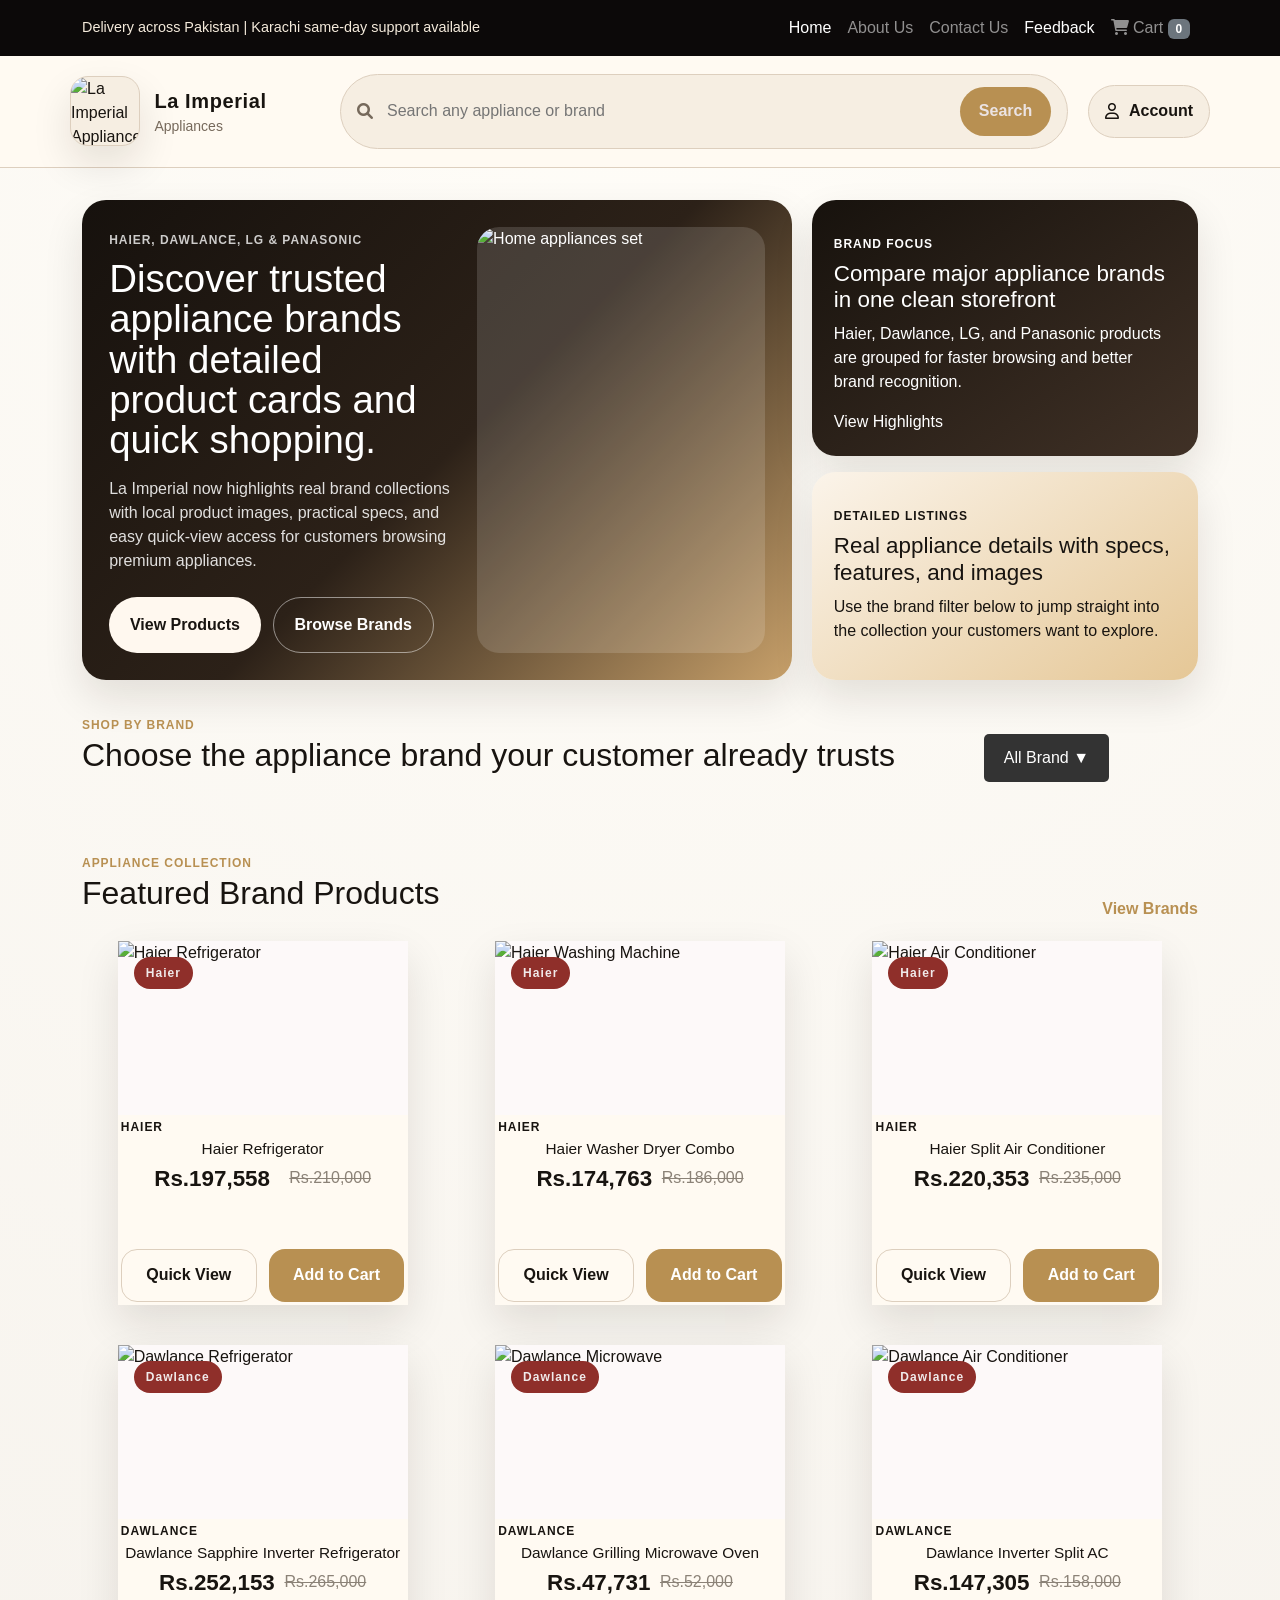
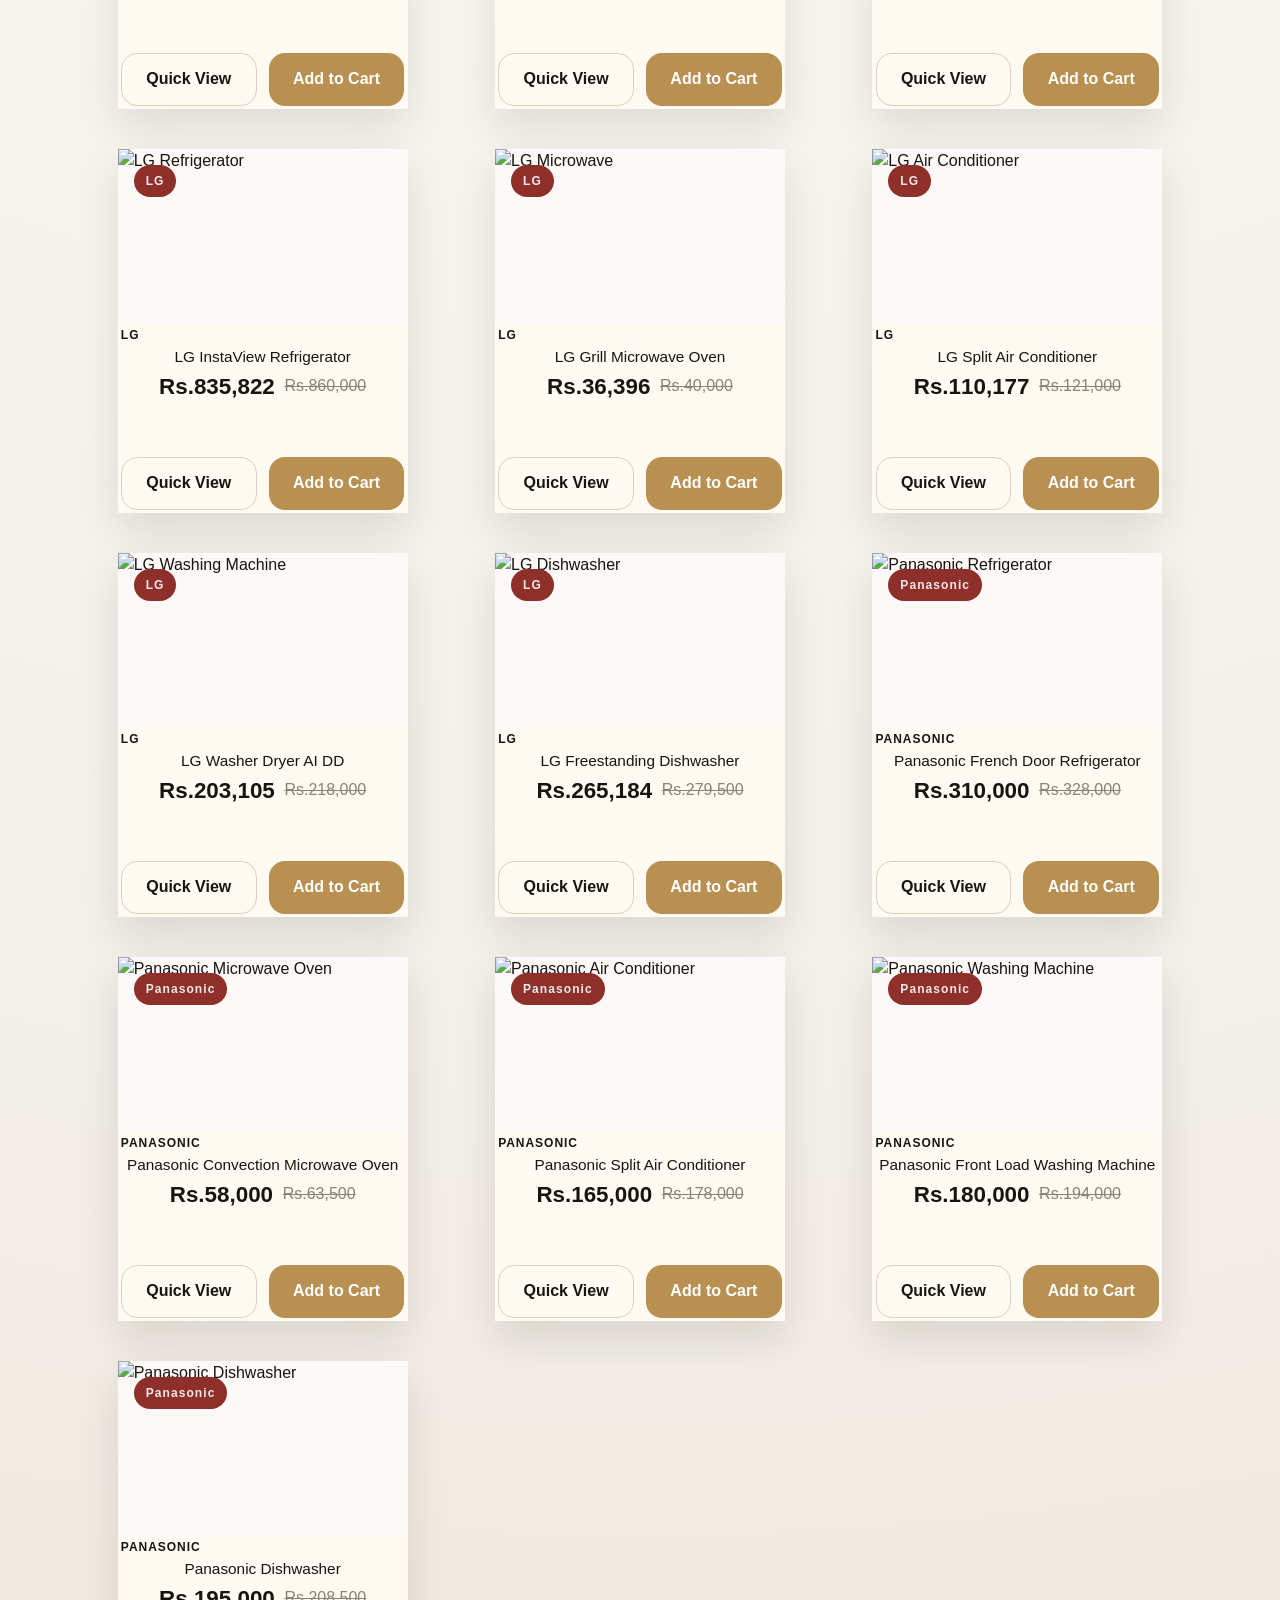
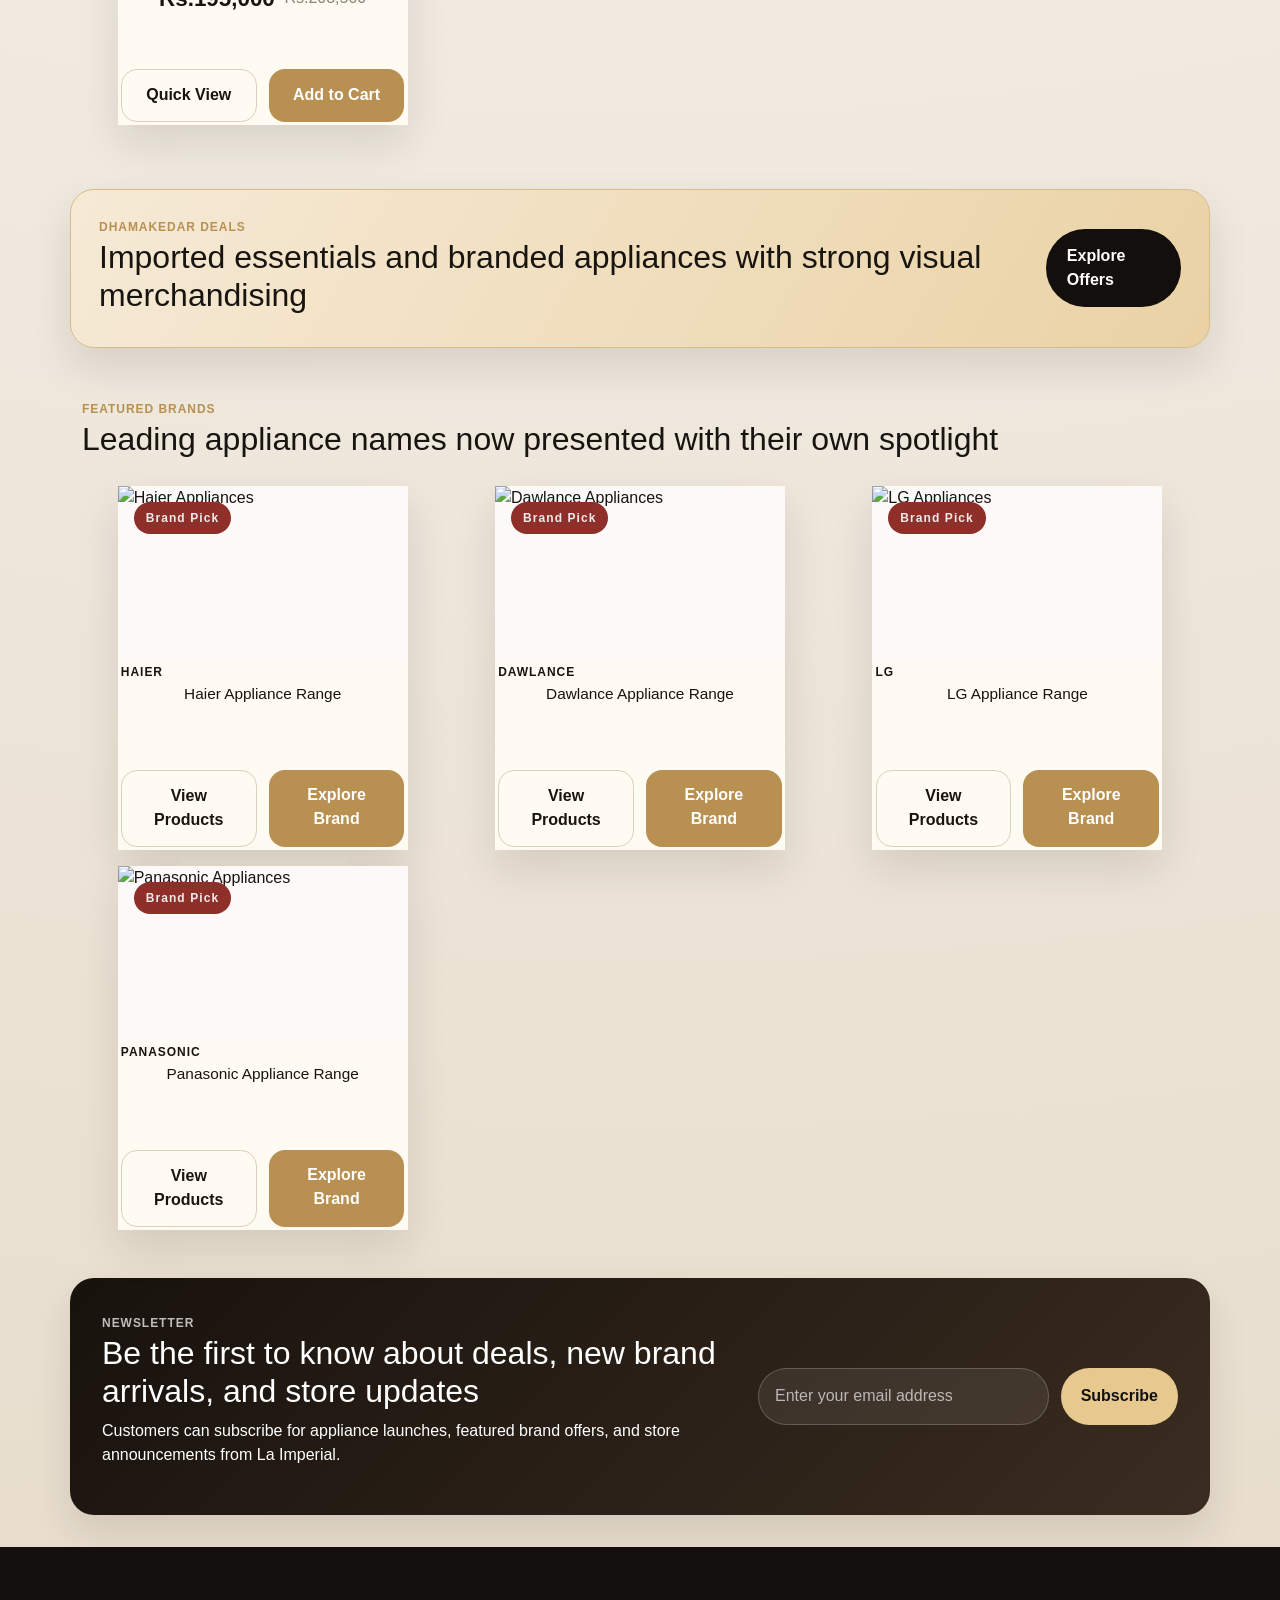
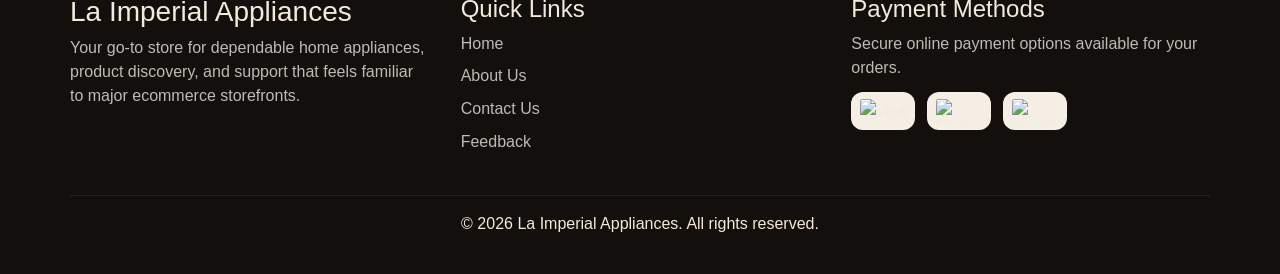
==== index.html @ 8ecdac5b "Add files via upload" ====
﻿<!DOCTYPE html>
<html lang="en">
<head>
    <meta charset="UTF-8">
    <meta name="viewport" content="width=device-width, initial-scale=1.0">
    <title>La Imperial Appliances - Home</title>
    <link href="https://cdn.jsdelivr.net/npm/bootstrap@5.3.0/dist/css/bootstrap.min.css" rel="stylesheet">
    <link rel="stylesheet" href="https://cdnjs.cloudflare.com/ajax/libs/font-awesome/6.0.0/css/all.min.css">
    <link rel="stylesheet" href="index.css">
</head>
<body>
    <nav class="navbar navbar-expand-lg navbar-dark bg-dark">
        <div class="container">
             <div class="topbar">Delivery across Pakistan | Karachi same-day support available</div>
                <div class="topbar-links">
            <button class="navbar-toggler" type="button" data-bs-toggle="collapse" data-bs-target="#navbarNav" aria-controls="navbarNav" aria-expanded="false" aria-label="Toggle navigation">
                <span class="navbar-toggler-icon"></span>
            </button>
            <div class="collapse navbar-collapse" id="navbarNav">
                <ul class="navbar-nav ms-auto">
                    <li class="nav-item">
                        <a class="nav-link active" href="index.html">Home</a>
                    </li>
                    <li class="nav-item">
                        <a class="nav-link" href="About us.html">About Us</a>
                    </li>
                    <li class="nav-item">
                        <a class="nav-link" href="contact us.html">Contact Us</a>
                    </li>
                    <li class="nav-item">
                        <a class="nav-link active" href="feedback.html">Feedback</a>
                    </li>
                    <li class="nav-item">
                        <a class="nav-link" href="#" data-bs-toggle="modal" data-bs-target="#cartModal">
                            <i class="fas fa-shopping-cart"></i> Cart <span id="cartCount" class="badge bg-secondary">0</span>
                        </a>
                    </li>
                </ul>
            </div>
        </div>
    </nav>
        </header>

        <section class="header-main">
            <div class="container header-grid">
                <a class="brand-lockup" href="index.html">
                    <span class="brand-mark">
                        <img src="logo.jpeg" alt="La Imperial Appliances logo">
                    </span>
                    <span class="brand-copy">
                        <strong>La Imperial</strong>
                        <small>Appliances</small>
                    </span>
                </a>

                <form class="header-search" role="search">
                    <label class="visually-hidden" for="searchBar">Search products</label>
                    <i class="fas fa-search"></i>
                    <input type="text" id="searchBar" class="search-input" placeholder="Search any appliance or brand">
                    <button type="button" class="search-button" id="searchButton">Search</button>
                </form>

                <div class="header-actions">
                    <a class="action-pill" href="contact us.html">
                        <i class="far fa-user"></i>
                        <span>Account</span>
                    </a>
                </div>
            </div>
        </section>

      

        <main>
            <section class="hero-section">
                <div class="container">
                    <div class="hero-grid">
                        <article class="hero-card hero-card-primary">
                            <div class="hero-copy">
                                <span class="eyebrow">Haier, Dawlance, LG & Panasonic</span>
                                <h1>Discover trusted appliance brands with detailed product cards and quick shopping.</h1>
                                <p>La Imperial now highlights real brand collections with local product images, practical specs, and easy quick-view access for customers browsing premium appliances.</p>
                                <div class="hero-actions">
                                    <a href="#products" class="hero-btn hero-btn-light">View Products</a>
                                    <a href="#brand-showcase" class="hero-btn hero-btn-outline">Browse Brands</a>
                                </div>
                            </div>
                            <div class="hero-media">
                                <img src="set-home-.webp" alt="Home appliances set">
                            </div>
                        </article>

                        <div class="hero-side">
                            <article class="promo-card promo-dark">
                                <span class="promo-tag">Brand Focus</span>
                                <h2>Compare major appliance brands in one clean storefront</h2>
                                <p>Haier, Dawlance, LG, and Panasonic products are grouped for faster browsing and better brand recognition.</p>
                                <a href="#brands">View Highlights</a>
                            </article>
                            <article class="promo-card promo-light">
                                <span class="promo-tag">Detailed Listings</span>
                                <h2>Real appliance details with specs, features, and images</h2>
                                <p>Use the brand filter below to jump straight into the collection your customers want to explore.</p>
                            </article>
                        </div>
                    </div>
                </div>
            </section>

            <section id="brand-showcase" class="category-showcase">
                <div class="container">
                    <div class="section-heading">
                        <div>
                            <span class="eyebrow">Shop by Brand</span>
                            <h2>Choose the appliance brand your customer already trusts</h2>
                        </div>
                       <div class="dropdown">
  <button onclick="toggleDropdown()" class="dropdown-btn">
    All Brand ▼
  </button>

  <div id="dropdownMenu" class="dropdown-content">
    <a href="haier.html" onclick="selectBrand('Haier')">Haier</a>
    <a href="dawlance.html" onclick="selectBrand('Dawlance')">Dawlance</a>
    <a href="lg.html" onclick="selectBrand('LG')">LG</a>
    <a href="panasonic.html" onclick="selectBrand('Panasonic')">Panasonic</a>
</div>
</div>
<p id="selectedBrand" style="margin-top:20px; font-weight:bold;"></p>
                    </div>
                </div>
            </section>

            <section id="products" class="products-section">
                <div class="container">
                    <div class="section-heading">
                        <div>
                            <span class="eyebrow">Appliance Collection</span>
                            <h2 id="productsSectionTitle">Featured Brand Products</h2>
                        </div>
                        <a class="view-all-link" href="#brands">View Brands</a>
                    </div>

                    <div class="products-grid">
                        <article class="product-card mb-4" data-category="haier" data-description="Haier French Door Refrigerator HRF-525MB offers twin inverter cooling, deodorizing freshness, and a roomy 468 litre storage layout for modern families." data-specs='["Model: HRF-525MB", "Capacity: 468 Litres", "Cooling: Twin Inverter Technology", "Finish: Gemstone Black"]' data-features='["Deo Fresh system", "Humidity control zone", "Multi Air Flow", "Automatic defrost"]'>
                            <div class="product-badge">Haier</div>
                            <img src="Haier Refrigerator.png" class="product-image" alt="Haier Refrigerator">
                            <div class="product-body">
                                <span class="product-category">Haier</span>
                                <h3 class="card-title">Haier Refrigerator</h3>
                                <div class="price-stack">
                                    <strong class="sale-price">Rs.197,558</strong><br>
                                    <span class="old-price">Rs.210,000</span>
                                </div>
                                <div class="product-actions">
                                    <button class="btn-outline view-details" data-product="Haier Refrigerator" data-price="197558" data-image="images/haierappliances/Haier Appliances/Haier Refrigerator.png">Quick View</button>
                                    <button class="btn-solid add-to-cart" data-product="Haier Refrigerator" data-price="197558">Add to Cart</button>
                                </div>
                            </div>
                        </article>

                        <article class="product-card mb-4" data-category="haier" data-description="Haier front load washer dryer HWD80-BP14636S combines 8 kg washing and 5 kg drying with a 1400 RPM spin speed and easy LED controls." data-specs='["Model: HWD80-BP14636S", "Wash Capacity: 8 kg", "Dry Capacity: 5 kg", "Spin Speed: 1400 RPM"]' data-features='["Washer dryer combo", "LED display", "Multiple wash options", "Durable build"]'>
                            <div class="product-badge">Haier</div>
                            <img src="Haier Washing Machine.png" class="product-image" alt="Haier Washing Machine">
                            <div class="product-body">
                                <span class="product-category">Haier</span>
                                <h3 class="card-title">Haier Washer Dryer Combo</h3>
                                <div class="price-stack">
                                    <strong class="sale-price">Rs.174,763</strong>
                                    <span class="old-price">Rs.186,000</span>
                                </div>
                                <div class="product-actions">
                                    <button class="btn-outline view-details" data-product="Haier Washer Dryer Combo" data-price="174763" data-image="images/haierappliances/Haier Appliances/Haier Washing Machine.png">Quick View</button>
                                    <button class="btn-solid add-to-cart" data-product="Haier Washer Dryer Combo" data-price="174763">Add to Cart</button>
                                </div>
                            </div>
                        </article>

                        <article class="product-card mb-4" data-category="haier" data-description="Haier split air conditioner HSU30LPA03 delivers heavy-duty cooling for large rooms with a 2.5 ton capacity, rotary compressor performance, and low-noise comfort." data-specs='["Model: HSU30LPA03", "Capacity: 2.5 Ton", "Cooling: 30,000 BTU/hr", "Refrigerant: R-410A"]' data-features='["Rotary compressor", "Sleep mode", "Air purification", "Low-noise operation"]'>
                            <div class="product-badge">Haier</div>
                            <img src="Haier Air Conditioner.png" class="product-image" alt="Haier Air Conditioner">
                            <div class="product-body">
                                <span class="product-category">Haier</span>
                                <h3 class="card-title">Haier Split Air Conditioner</h3>
                                <div class="price-stack">
                                    <strong class="sale-price">Rs.220,353</strong>
                                    <span class="old-price">Rs.235,000</span>
                                </div>
                                <div class="product-actions">
                                    <button class="btn-outline view-details" data-product="Haier Split Air Conditioner" data-price="220353" data-image="Haier Air Conditioner.png">Quick View</button>
                                    <button class="btn-solid add-to-cart" data-product="Haier Split Air Conditioner" data-price="220353">Add to Cart</button>
                                </div>
                            </div>
                        </article>

                        <article class="product-card mb-4" data-category="dawlance" data-description="Dawlance DFD 900 multi door sapphire inverter refrigerator delivers large family storage, glass door styling, and energy-saving inverter cooling." data-specs='["Model: DFD 900", "Capacity: 570-600 Litres", "Type: Multi Door Refrigerator", "Compressor: Rotary Inverter"]' data-features='["Glass door design", "Multi airflow system", "Automatic defrost", "Quick freeze function"]'>
                            <div class="product-badge">Dawlance</div>
                            <img src="Dawlance Refrigerator.png" class="product-image" alt="Dawlance Refrigerator">
                            <div class="product-body">
                                <span class="product-category">Dawlance</span>
                                <h3 class="card-title">Dawlance Sapphire Inverter Refrigerator</h3>
                                <div class="price-stack">
                                    <strong class="sale-price">Rs.252,153</strong>
                                    <span class="old-price">Rs.265,000</span>
                                </div>
                                <div class="product-actions">
                                    <button class="btn-outline view-details" data-product="Dawlance Sapphire Inverter Refrigerator" data-price="252153" data-image="images/dawlanceappliances/Dawlance Appliances/Dawlance Refrigerator.png">Quick View</button>
                                    <button class="btn-solid add-to-cart" data-product="Dawlance Sapphire Inverter Refrigerator" data-price="252153">Add to Cart</button>
                                </div>
                            </div>
                        </article>

                        <article class="product-card mb-4" data-category="dawlance" data-description="Dawlance DW-142-HZP grilling microwave oven combines microwave and grill cooking with digital controls and compact countertop convenience." data-specs='["Model: DW-142-HZP", "Capacity: 20 Liters", "Microwave Power: 800W", "Grill Power: 1000W"]' data-features='["Cook King menus", "Grill function", "5 power levels", "Digital timer display"]'>
                            <div class="product-badge">Dawlance</div>
                            <img src="Dawlance Microwave.png" class="product-image" alt="Dawlance Microwave">
                            <div class="product-body">
                                <span class="product-category">Dawlance</span>
                                <h3 class="card-title">Dawlance Grilling Microwave Oven</h3>
                                <div class="price-stack">
                                    <strong class="sale-price">Rs.47,731</strong>
                                    <span class="old-price">Rs.52,000</span>
                                </div>
                                <div class="product-actions">
                                    <button class="btn-outline view-details" data-product="Dawlance Grilling Microwave Oven" data-price="47731" data-image="images/dawlanceappliances/Dawlance Appliances/Dawlance Microwave.png">Quick View</button>
                                    <button class="btn-solid add-to-cart" data-product="Dawlance Grilling Microwave Oven" data-price="47731">Add to Cart</button>
                                </div>
                            </div>
                        </article>

                        <article class="product-card mb-4" data-category="dawlance" data-description="Dawlance Elegance X 1.5 ton inverter split AC is built for Pakistani summers with 4D airflow, low voltage operation, and efficient cooling for medium rooms." data-specs='["Model: Elegance X", "Capacity: 1.5 Ton", "Cooling: 18,000 BTU/hr", "Voltage Range: 160V-260V"]' data-features='["4D airflow", "Fast cooling mode", "Heat and cool", "Gold fin condenser"]'>
                            <div class="product-badge">Dawlance</div>
                            <img src="Dawlance Air Conditioner.png" class="product-image" alt="Dawlance Air Conditioner">
                            <div class="product-body">
                                <span class="product-category">Dawlance</span>
                                <h3 class="card-title">Dawlance Inverter Split AC</h3>
                                <div class="price-stack">
                                    <strong class="sale-price">Rs.147,305</strong>
                                    <span class="old-price">Rs.158,000</span>
                                </div>
                                <div class="product-actions">
                                    <button class="btn-outline view-details" data-product="Dawlance Inverter Split AC" data-price="147305" data-image="Dawlance Air Conditioner.png">Quick View</button>
                                    <button class="btn-solid add-to-cart" data-product="Dawlance Inverter Split AC" data-price="147305">Add to Cart</button>
                                </div>
                            </div>
                        </article>

                        

                        

                        <article class="product-card mb-4" data-category="lg" data-description="LG InstaView Door-in-Door refrigerator GR-X39FFCRB brings premium black glass styling, cleaner dispensing, and smart ThinQ connectivity." data-specs='["Model: GR-X39FFCRB", "Type: InstaView Refrigerator", "Finish: Essence Black Steel", "Smart Control: LG ThinQ"]' data-features='["InstaView Door-in-Door", "UVnano dispenser", "LINEARCooling", "Hygiene Fresh+"]'>
                            <div class="product-badge">LG</div>
                            <img src="LG Refrigerator.png" class="product-image" alt="LG Refrigerator">
                            <div class="product-body">
                                <span class="product-category">LG</span>
                                <h3 class="card-title">LG InstaView Refrigerator</h3>
                                <div class="price-stack">
                                    <strong class="sale-price">Rs.835,822</strong>
                                    <span class="old-price">Rs.860,000</span>
                                </div>
                                <div class="product-actions">
                                    <button class="btn-outline view-details" data-product="LG InstaView Refrigerator" data-price="835822" data-image="images/lgaappliances/LG Appliances/LG Refrigerator.png">Quick View</button>
                                    <button class="btn-solid add-to-cart" data-product="LG InstaView Refrigerator" data-price="835822">Add to Cart</button>
                                </div>
                            </div>
                        </article>

                        <article class="product-card mb-4" data-category="lg" data-description="LG Grill Microwave Oven MH8265DIS delivers smart inverter heating, even defrosting, and fast everyday cooking in a spacious 42 litre cavity." data-specs='["Model: MH8265DIS", "Capacity: 42 Litres", "Technology: Smart Inverter", "Cooking: Grill + Microwave"]' data-features='["Even heating", "Even defrosting", "Fast cooking", "Large capacity"]'>
                            <div class="product-badge">LG</div>
                            <img src="LG Microwave.png" class="product-image" alt="LG Microwave">
                            <div class="product-body">
                                <span class="product-category">LG</span>
                                <h3 class="card-title">LG Grill Microwave Oven</h3>
                                <div class="price-stack">
                                    <strong class="sale-price">Rs.36,396</strong>
                                    <span class="old-price">Rs.40,000</span>
                                </div>
                                <div class="product-actions">
                                    <button class="btn-outline view-details" data-product="LG Grill Microwave Oven" data-price="36396" data-image="images/lgaappliances/LG Appliances/LG Microwave.png">Quick View</button>
                                    <button class="btn-solid add-to-cart" data-product="LG Grill Microwave Oven" data-price="36396">Add to Cart</button>
                                </div>
                            </div>
                        </article>

                        <article class="product-card mb-4" data-category="lg" data-description="LG split air conditioner T18ZCA gives fast cooling, smart diagnosis, auto swing, and anti-corrosive protection in a 1.5 ton wall-mounted system." data-specs='["Model: T18ZCA", "Capacity: 1.5 Ton", "Controls: 24 hour timer", "Protection: Anti-corrosive coating"]' data-features='["Fast cooling", "Auto swing", "Smart diagnosis", "Auto restart"]'>
                            <div class="product-badge">LG</div>
                            <img src="LG Air Conditioner.png" class="product-image" alt="LG Air Conditioner">
                            <div class="product-body">
                                <span class="product-category">LG</span>
                                <h3 class="card-title">LG Split Air Conditioner</h3>
                                <div class="price-stack">
                                    <strong class="sale-price">Rs.110,177</strong>
                                    <span class="old-price">Rs.121,000</span>
                                </div>
                                <div class="product-actions">
                                    <button class="btn-outline view-details" data-product="LG Split Air Conditioner" data-price="110177" data-image="LG Air Conditioner.png">Quick View</button>
                                    <button class="btn-solid add-to-cart" data-product="LG Split Air Conditioner" data-price="110177">Add to Cart</button>
                                </div>
                            </div>
                        </article>

                        <article class="product-card mb-4" data-category="lg" data-description="LG front load washer dryer F15L9DGD combines a 13 kg washer, 8 kg dryer, AI DD fabric care, TurboWash, steam technology, and ThinQ connectivity." data-specs='["Model: F15L9DGD", "Wash Capacity: 13 kg", "Dry Capacity: 8 kg", "Smart Control: LG ThinQ"]' data-features='["AI DD fabric sensing", "TurboWash", "Steam care", "Smart diagnosis"]'>
                            <div class="product-badge">LG</div>
                            <img src="LG Washing Machine.png" class="product-image" alt="LG Washing Machine">
                            <div class="product-body">
                                <span class="product-category">LG</span>
                                <h3 class="card-title">LG Washer Dryer AI DD</h3>
                                <div class="price-stack">
                                    <strong class="sale-price">Rs.203,105</strong>
                                    <span class="old-price">Rs.218,000</span>
                                </div>
                                <div class="product-actions">
                                    <button class="btn-outline view-details" data-product="LG Washer Dryer AI DD" data-price="203105" data-image="LG Washing Machine.png">Quick View</button>
                                    <button class="btn-solid add-to-cart" data-product="LG Washer Dryer AI DD" data-price="203105">Add to Cart</button>
                                </div>
                            </div>
                        </article>

                        <article class="product-card mb-4" data-category="lg" data-description="LG freestanding dishwasher DFB325HM uses TrueSteam, QuadWash, EasyRack Plus, and Inverter Direct Drive performance for efficient premium dish care." data-specs='["Model: DFB325HM", "Type: Freestanding Dishwasher", "Drive: Inverter Direct Drive", "Smart Control: ThinQ"]' data-features='["TrueSteam", "QuadWash", "EasyRack Plus", "ThinQ support"]'>
                            <div class="product-badge">LG</div>
                            <img src="LG Dishwasher.png" class="product-image" alt="LG Dishwasher">
                            <div class="product-body">
                                <span class="product-category">LG</span>
                                <h3 class="card-title">LG Freestanding Dishwasher</h3>
                                <div class="price-stack">
                                    <strong class="sale-price">Rs.265,184</strong>
                                    <span class="old-price">Rs.279,500</span>
                                </div>
                                <div class="product-actions">
                                    <button class="btn-outline view-details" data-product="LG Freestanding Dishwasher" data-price="265184" data-image="LG Dishwasher.png">Quick View</button>
                                    <button class="btn-solid add-to-cart" data-product="LG Freestanding Dishwasher" data-price="265184">Add to Cart</button>
                                </div>
                            </div>
                        </article>
                        <!-- LG STOP -->

                        <article class="product-card mb-4" data-category="panasonic" data-description="Panasonic French Door Refrigerator NR-DZ600GTXN offers 600 litre storage, AI-controlled inverter cooling, and premium stainless styling." data-specs='["Model: NR-DZ600GTXN", "Capacity: 600 Litres", "Energy Use: 0.58 kWh/day", "Cooling: Panasonic Inverter with AI"]' data-features='["NanoHealth deodorizing", "Holiday mode", "Quick freeze", "Digital temperature control"]'>
                            <div class="product-badge">Panasonic</div>
                            <img src="Panasonic Refrigerator.png" class="product-image" alt="Panasonic Refrigerator">
                            <div class="product-body">
                                <span class="product-category">Panasonic</span>
                                <h3 class="card-title">Panasonic French Door Refrigerator</h3>
                                <div class="price-stack">
                                    <strong class="sale-price">Rs.310,000</strong>
                                    <span class="old-price">Rs.328,000</span>
                                </div>
                                <div class="product-actions">
                                    <button class="btn-outline view-details" data-product="Panasonic French Door Refrigerator" data-price="310000" data-image="images/panasonicappliances/Panasonic Appliances/Panasonic Refrigerator.png">Quick View</button>
                                    <button class="btn-solid add-to-cart" data-product="Panasonic French Door Refrigerator" data-price="310000">Add to Cart</button>
                                </div>
                            </div>
                        </article>

                        <article class="product-card mb-4" data-category="panasonic" data-description="Panasonic convection microwave NN-CT645MFSR combines microwave, convection, grill, and combination cooking with sensor support and a 27 litre capacity." data-specs='["Model: NN-CT645MFSR", "Capacity: 27 Liters", "Microwave Power: 1000W", "Convection Power: 2500W"]' data-features='["True convection", "10 auto cook menus", "Sensor cooking", "Multi-stage cooking"]'>
                            <div class="product-badge">Panasonic</div>
                            <img src="Panasonic Microwave Oven.png" class="product-image" alt="Panasonic Microwave Oven">
                            <div class="product-body">
                                <span class="product-category">Panasonic</span>
                                <h3 class="card-title">Panasonic Convection Microwave Oven</h3>
                                <div class="price-stack">
                                    <strong class="sale-price">Rs.58,000</strong>
                                    <span class="old-price">Rs.63,500</span>
                                </div>
                                <div class="product-actions">
                                    <button class="btn-outline view-details" data-product="Panasonic Convection Microwave Oven" data-price="58000" data-image="images/panasonicappliances/Panasonic Appliances/Panasonic Microwave Oven.png">Quick View</button>
                                    <button class="btn-solid add-to-cart" data-product="Panasonic Convection Microwave Oven" data-price="58000">Add to Cart</button>
                                </div>
                            </div>
                        </article>

                        <article class="product-card mb-4" data-category="panasonic" data-description="Panasonic split air conditioner CS-PS13UKF is a 1.5 ton inverter model with Eco Cool performance, R-32 refrigerant, and quiet room comfort." data-specs='["Model: CS-PS13UKF", "Capacity: 1.5 Ton", "Cooling: 18,000 BTU/hr", "Refrigerant: R-32"]' data-features='["Panasonic inverter", "Turbo cooling", "Blue fin condenser", "Whisper-quiet operation"]'>
                            <div class="product-badge">Panasonic</div>
                            <img src="Panasonic Airconditioner.png" class="product-image" alt="Panasonic Air Conditioner">
                            <div class="product-body">
                                <span class="product-category">Panasonic</span>
                                <h3 class="card-title">Panasonic Split Air Conditioner</h3>
                                <div class="price-stack">
                                    <strong class="sale-price">Rs.165,000</strong>
                                    <span class="old-price">Rs.178,000</span>
                                </div>
                                <div class="product-actions">
                                    <button class="btn-outline view-details" data-product="Panasonic Split Air Conditioner" data-price="165000" data-image="Panasonic Airconditioner.png">Quick View</button>
                                    <button class="btn-solid add-to-cart" data-product="Panasonic Split Air Conditioner" data-price="165000">Add to Cart</button>
                                </div>
                            </div>
                        </article>

                        <article class="product-card mb-4" data-category="panasonic" data-description="Panasonic front load washing machine NA-S70H1RRB offers a 7 kg capacity, DD inverter motor, nano-diamond drum, and efficient 39-minute rapid wash support." data-specs='["Model: NA-S70H1RRB", "Capacity: 7 kg", "Motor: DD Inverter", "Spin Speed: 1200 RPM"]' data-features='["Nano-diamond drum", "Eco wash", "Rapid wash 39 min", "Tub dry function"]'>
                            <div class="product-badge">Panasonic</div>
                            <img src="Panasonic Washing Machine.png" class="product-image" alt="Panasonic Washing Machine">
                            <div class="product-body">
                                <span class="product-category">Panasonic</span>
                                <h3 class="card-title">Panasonic Front Load Washing Machine</h3>
                                <div class="price-stack">
                                    <strong class="sale-price">Rs.180,000</strong>
                                    <span class="old-price">Rs.194,000</span>
                                </div>
                                <div class="product-actions">
                                    <button class="btn-outline view-details" data-product="Panasonic Front Load Washing Machine" data-price="180000" data-image="Panasonic Washing Machine.png">Quick View</button>
                                    <button class="btn-solid add-to-cart" data-product="Panasonic Front Load Washing Machine" data-price="180000">Add to Cart</button>
                                </div>
                            </div>
                        </article>

                        <article class="product-card mb-4" data-category="panasonic" data-description="Panasonic dishwasher DW-BFD12J supports 12 place settings, sensor drying, adjustable racks, and low-water dish cleaning in a quiet stainless-steel build." data-specs='["Model: DW-BFD12J", "Capacity: 12 Place Settings", "Water Use: 7 Liters per cycle", "Noise Level: 42 dB(A)"]' data-features='["5 auto programs", "Sensor dry", "Auto open drying", "Adjustable racks"]'>
                            <div class="product-badge">Panasonic</div>
                            <img src="Panasonic Dishwasher.png" class="product-image" alt="Panasonic Dishwasher">
                            <div class="product-body">
                                <span class="product-category">Panasonic</span>
                                <h3 class="card-title">Panasonic Dishwasher</h3>
                                <div class="price-stack">
                                    <strong class="sale-price">Rs.195,000</strong>
                                    <span class="old-price">Rs.208,500</span>
                                </div>
                                <div class="product-actions">
                                    <button class="btn-outline view-details" data-product="Panasonic Dishwasher" data-price="195000" data-image="Panasonic Dishwasher.png">Quick View</button>
                                    <button class="btn-solid add-to-cart" data-product="Panasonic Dishwasher" data-price="195000">Add to Cart</button>
                                </div>
                            </div>
                        </article>
                    </div>
                </div>
            </section>

            <section id="deals" class="deal-banner">
                <div class="container deal-banner-inner">
                    <div>
                        <span class="eyebrow">Dhamakedar Deals</span>
                        <h2>Imported essentials and branded appliances with strong visual merchandising</h2>
                    </div>
                    <a href="#products" class="hero-btn hero-btn-dark">Explore Offers</a>
                </div>
            </section>

            <section id="brands" class="brands-section">
                <div class="container">
                    <div class="section-heading">
                        <div>
                            <span class="eyebrow">Featured Brands</span>
                            <h2>Leading appliance names now presented with their own spotlight</h2>
                        </div>
                    </div>

                    <div class="brand-grid">
                        <article class="brand-card product-card" data-category="haier" data-description="Haier combines practical household appliances with strong cooling, washing, and kitchen options for everyday family use." data-specs='["Focus: Refrigeration", "Strength: Washer Dryer Range", "Style: Modern Finishes", "Support: Home appliance lineup"]' data-features='["Refrigerators", "Washers", "Dishwashers", "Microwaves"]'>
                            <div class="product-badge">Brand Pick</div>
                            <img src="all haier.jpg" class="product-image" alt="Haier Appliances">
                            <div class="product-body">
                                <span class="product-category">Haier</span>
                                <h3 class="card-title">Haier Appliance Range</h3>
                                <div class="product-actions">
                                    <a class="btn-outline" href="haier.html">View Products</a>
                                    <a class="btn-solid" href="haier.html">Explore Brand</a>
                                </div>
                            </div>
                        </article>

                        <article class="brand-card product-card" data-category="dawlance" data-description="Dawlance offers reliable refrigerators, microwaves, washers, and more with strong value for local households." data-specs='["Focus: Everyday Appliances", "Strength: Refrigeration", "Style: Practical Premium", "Support: High local familiarity"]' data-features='["Refrigerators", "Microwaves", "Washers", "Kitchen essentials"]'>
                            <div class="product-badge">Brand Pick</div>
                            <img src="all dawlance.jpg" class="product-image" alt="Dawlance Appliances">
                            <div class="product-body">
                                <span class="product-category">Dawlance</span>
                                <h3 class="card-title">Dawlance Appliance Range</h3>
                                <div class="product-actions">
                                    <a class="btn-outline" href="dawlance.html" >View Products</a>
                                    <a class="btn-solid" href="dawlance.html" >Explore Brand</a>
                                </div>
                            </div>
                        </article>

                        <article class="brand-card product-card" data-category="lg" data-description="LG stands out for smart, premium home appliances with Wi-Fi features, refined finishing, and advanced cooling and cooking technology." data-specs='["Focus: Smart Appliances", "Strength: Premium Refrigeration", "Technology: ThinQ", "Style: Modern luxury finish"]' data-features='["ThinQ connectivity", "InstaView refrigerators", "Microwaves", "Dishwashers"]'>
                            <div class="product-badge">Brand Pick</div>
                            <img src="ALL LG.webp" class="product-image" alt="LG Appliances">
                            <div class="product-body">
                                <span class="product-category">LG</span>
                                <h3 class="card-title">LG Appliance Range</h3>
                                <div class="product-actions">
                                    <a class="btn-outline" href="LG.html" >View Products</a>
                                    <a class="btn-solid" href="LG.html" >Explore Brand</a>
                                </div>
                            </div>
                        </article>

                        <article class="brand-card product-card" data-category="panasonic" data-description="Panasonic brings efficient refrigerators, microwaves, washers, and kitchen appliances with clean stainless design and dependable operation." data-specs='["Focus: Efficient Home Appliances", "Strength: Refrigeration & Kitchen", "Design: Stainless premium finish", "Value: Balanced performance"]' data-features='["French door refrigerators", "Convection microwaves", "Washers", "Dishwashers"]'>
                            <div class="product-badge">Brand Pick</div>
                            <img src="ALL PANASONIC.jpg" class="product-image" alt="Panasonic Appliances">
                            <div class="product-body">
                                <span class="product-category">Panasonic</span>
                                <h3 class="card-title">Panasonic Appliance Range</h3>
                                <div class="product-actions">
                                    <a class="btn-outline" href="panasonic.html">View Products</a>
                                    <a class="btn-solid" href="panasonic.html">Explore Brand</a>
                                </div>
                            </div>
                        </article>
                    </div>
                </div>
            </section>

            <section id="newsletter" class="newsletter-section">
                <div class="container newsletter-box">
                    <div>
                        <span class="eyebrow">Newsletter</span>
                        <h2>Be the first to know about deals, new brand arrivals, and store updates</h2>
                        <p>Customers can subscribe for appliance launches, featured brand offers, and store announcements from La Imperial.</p>
                    </div>
                    <form class="newsletter-form">
                        <input type="email" placeholder="Enter your email address">
                        <button type="button">Subscribe</button>
                    </form>
                </div>
            </section>
        </main>

        <footer class="site-footer">
            <div class="container footer-grid">
                <div>
                    <h3>La Imperial Appliances</h3>
                    <p>Your go-to store for dependable home appliances, product discovery, and support that feels familiar to major ecommerce storefronts.</p>
                </div>
                <div>
                    <h4>Quick Links</h4>
                    <a href="index.html">Home</a>
                    <a href="About us.html">About Us</a>
                    <a href="contact us.html">Contact Us</a>
                    <a href="feedback.html">Feedback</a>
                </div>
                <div>
                    <h4>Payment Methods</h4>
                    <p>Secure online payment options available for your orders.</p>
                    <div class="footer-payments">
                        <img src="Visa Logo.png" alt="Visa">
                        <img src="Mastercard Logo.png" alt="Mastercard">
                        <img src="Jazzcash Logo.png" alt="JazzCash">
                    </div>
                </div>
            </div>
            <div class="container footer-bottom">
                <p>&copy; 2026 La Imperial Appliances. All rights reserved.</p>
            </div>
        </footer>
    </div>

    <div class="modal fade" id="cartModal" tabindex="-1" aria-labelledby="cartModalLabel" aria-hidden="true">
        <div class="modal-dialog modal-lg">
            <div class="modal-content">
                <div class="modal-header">
                    <h5 class="modal-title" id="cartModalLabel">Shopping Cart</h5>
                    <button type="button" class="btn-close" data-bs-dismiss="modal" aria-label="Close"></button>
                </div>
                <div class="modal-body">
                    <div id="cartItems">
                        <p class="text-center">Your cart is empty</p>
                    </div>
                    <div id="cartTotal" class="mt-3 d-none">
                        <hr>
                        <div class="d-flex justify-content-between">
                            <strong>Total: Rs.<span id="totalAmount">0.00</span></strong>
                        </div>
                        <div class="payment-panel">
                            <div class="payment-heading">
                                <h6>Select Online Payment Method</h6>
                                <p>Choose Visa, Mastercard, or JazzCash before checkout.</p>
                            </div>
                            <div class="payment-methods">
                                <label class="payment-method">
                                    <input type="radio" name="paymentMethod" value="Visa" data-payment-type="card">
                                    <span class="payment-method-card">
                                        <img src="Visa Logo.png" alt="Visa">
                                        <strong>Visa</strong>
                                    </span>
                                </label>
                                <label class="payment-method">
                                    <input type="radio" name="paymentMethod" value="Mastercard" data-payment-type="card">
                                    <span class="payment-method-card">
                                        <img src="Mastercard Logo.png" alt="Mastercard">
                                        <strong>Mastercard</strong>
                                    </span>
                                </label>
                                <label class="payment-method">
                                    <input type="radio" name="paymentMethod" value="JazzCash" data-payment-type="wallet">
                                    <span class="payment-method-card">
                                        <img src="Jazzcash Logo.png" alt="JazzCash">
                                        <strong>JazzCash</strong>
                                    </span>
                                </label>
                            </div>

                            <div id="cardPaymentFields" class="payment-fields card border-0 bg-body-tertiary mt-3">
                                <div class="card-body">
                                    <div class="row g-3">
                                        <div class="col-md-6">
                                            <label for="cardName" class="form-label">Cardholder Name</label>
                                            <input type="text" class="form-control" id="cardName" placeholder="Enter cardholder name">
                                        </div>
                                        <div class="col-md-6">
                                            <label for="cardNumber" class="form-label">Card Number</label>
                                            <input type="text" class="form-control" id="cardNumber" placeholder="1234 5678 9012 3456" maxlength="19">
                                        </div>
                                        <div class="col-md-6">
                                            <label for="cardExpiry" class="form-label">Expiry Date</label>
                                            <input type="text" class="form-control" id="cardExpiry" placeholder="MM/YY" maxlength="5">
                                        </div>
                                        <div class="col-md-6">
                                            <label for="cardCvv" class="form-label">CVV</label>
                                            <input type="password" class="form-control" id="cardCvv" placeholder="123" maxlength="4">
                                        </div>
                                    </div>
                                </div>
                            </div>

                            <div id="walletPaymentFields" class="payment-fields card border-0 bg-body-tertiary mt-3 d-none">
                                <div class="card-body">
                                    <div class="row g-3">
                                        <div class="col-md-6">
                                            <label for="walletNumber" class="form-label">JazzCash Number</label>
                                            <input type="text" class="form-control" id="walletNumber" placeholder="03XX XXXXXXX" maxlength="11">
                                        </div>
                                        <div class="col-md-6">
                                            <label for="walletPin" class="form-label">Transaction PIN</label>
                                            <input type="password" class="form-control" id="walletPin" placeholder="Enter PIN" maxlength="6">
                                        </div>
                                    </div>
                                </div>
                            </div>

                            <div id="paymentMessage" class="alert d-none mt-3 mb-0" role="alert"></div>
                        </div>
                    </div>
                </div>
                <div class="modal-footer">
                    <button type="button" class="btn btn-secondary" data-bs-dismiss="modal">Continue Shopping</button>
                    <button type="button" class="btn btn-primary" id="checkoutBtn" disabled>Pay Now</button>
                </div>
            </div>
        </div>
    </div>

    <div class="modal fade" id="productModal" tabindex="-1" aria-labelledby="productModalLabel" aria-hidden="true">
        <div class="modal-dialog modal-lg">
            <div class="modal-content">
                <div class="modal-header">
                    <h5 class="modal-title" id="productModalLabel">Product Details</h5>
                    <button type="button" class="btn-close" data-bs-dismiss="modal" aria-label="Close"></button>
                </div>
                <div class="modal-body">
                    <div class="row g-4 align-items-start">
                        <div class="col-md-6">
                            <img id="productImage" src="" alt="" class="img-fluid rounded">
                        </div>
                        <div class="col-md-6">
                            <h4 id="productTitle"></h4>
                            <p class="h5 text-dark mb-3" id="productPrice"></p>
                            <p id="productDescription" class="mb-3"></p>
                            <h6>Specifications</h6>
                            <ul id="productSpecs" class="mb-3"></ul>
                            <h6>Key Features</h6>
                            <ul id="productFeatures"></ul>
                        </div>
                    </div>
                </div>
                <div class="modal-footer">
                    <button type="button" class="btn btn-secondary" data-bs-dismiss="modal">Close</button>
                    <button type="button" class="btn btn-dark" id="addToCartFromModal">Add to Cart</button>
                </div>
            </div>
        </div>
    </div>

    <script src="https://cdn.jsdelivr.net/npm/bootstrap@5.3.0/dist/js/bootstrap.bundle.min.js"></script>
    <script src="cart-storage.js"></script>
    <script src="index.js"></script>
</body>
</html>
---- index.css ----
:root {
    --bg: #f3efe9;
    --surface: #fffaf2;
    --surface-alt: #f6eee2;
    --text: #181410;
    --muted: #76695b;
    --line: #ddcfbe;
    --accent: #b89052;
    --accent-dark: #2b2118;
    --highlight: #e7c98f;
    --danger: #8f2f2a;
    --shadow: 0 18px 40px rgba(24, 18, 12, 0.11);
}

* {
    box-sizing: border-box;
}

html {
    scroll-behavior: smooth;
}

body {
    margin: 0;
    font-family: "Trebuchet MS", "Segoe UI", sans-serif;
    background: radial-gradient(circle at top, #fffdf8 0%, var(--bg) 52%, #e7dbc9 100%);
    color: var(--text);
}

a {
    color: inherit;
    text-decoration: none;
}

img {
    max-width: 100%;
    display: block;
}
.navbar {
    background-color: #0c0909 !important;
}


.topbar {
    color: #f4eadb;
    font-size: 0.9rem;
    
}

.topbar-inner,
.header-grid,
.category-strip-inner,
.deal-banner-inner,
.footer-grid,
.footer-bottom,
.section-heading,
.newsletter-box,
.hero-grid {
    display: flex;
}

.topbar-inner {
    justify-content: space-between;
    align-items: center;
    gap: 1rem;
    padding: 0.75rem 0;
}

.topbar-links {
    display: flex;
    flex-wrap: wrap;
    gap: 1rem;
}

.is-active,
.is-current {
    color: var(--highlight);
}

.header-main {
    background: var(--surface);
    border-bottom: 1px solid var(--line);
}

.header-grid {
    align-items: center;
    gap: 1.25rem;
    padding: 1.1rem 0;
}

.brand-lockup {
    display: flex;
    align-items: center;
    gap: 0.9rem;
    min-width: 250px;
}

.brand-mark {
    width: 70px;
    height: 70px;
    border-radius: 18px;
    overflow: hidden;
    background: var(--surface-alt);
    border: 1px solid var(--line);
    box-shadow: var(--shadow);
}

.brand-mark img {
    width: 100%;
    height: 100%;
    object-fit: cover;
}

.brand-copy {
    display: flex;
    flex-direction: column;
}

.brand-copy strong {
    font-size: 1.25rem;
    letter-spacing: 0.03em;
}

.brand-copy small {
    color: var(--muted);
}

.header-search {
    flex: 1;
    display: flex;
    align-items: center;
    gap: 0.75rem;
    padding: 0.75rem 1rem;
    background: var(--surface-alt);
    border: 1px solid var(--line);
    border-radius: 999px;
}

.header-search i {
    color: var(--muted);
}

.search-input {
    flex: 1;
    border: 0;
    background: transparent;
    outline: 0;
    color: var(--text);
    min-width: 0;
}

.search-button,
.btn-solid,
.btn-outline,
.hero-btn,
.newsletter-form button {
    border: 0;
    cursor: pointer;
    transition: transform 0.2s ease, background-color 0.2s ease, color 0.2s ease;
}

.search-button {
    padding: 0.8rem 1.2rem;
    border-radius: 999px;
    background: var(--accent);
    color: #ebe3e3;
    font-weight: 700;
}

.header-actions {
    display: flex;
    gap: 0.75rem;
}

.action-pill {
    display: inline-flex;
    align-items: center;
    gap: 0.6rem;
    padding: 0.85rem 1rem;
    border: 1px solid var(--line);
    border-radius: 999px;
    background: var(--surface-alt);
    font-weight: 700;
}

.cart-pill strong {
    display: inline-flex;
    align-items: center;
    justify-content: center;
    min-width: 28px;
    height: 28px;
    padding: 0 0.45rem;
    border-radius: 999px;
    background: var(--text);
    color: #fff;
}

.category-strip {
    background: #fff;
    border-bottom: 1px solid var(--line);
}

.category-strip-inner {
    gap: 1rem;
    overflow-x: auto;
    padding: 0.95rem 0;
}

.category-strip-inner a {
    white-space: nowrap;
    font-size: 0.92rem;
    font-weight: 700;
    text-transform: uppercase;
    letter-spacing: 0.04em;
    color: var(--muted);
}

.hero-section {
    padding: 2rem 0 1rem;
}

.hero-grid {
    gap: 1.25rem;
    align-items: stretch;
}

.hero-card,
.promo-card,
.category-card,
.product-card,
.newsletter-box,
.deal-banner-inner {
    border-radius: 24px;
    box-shadow: var(--shadow);
}

.hero-card-primary {
    flex: 1.7;
    display: grid;
    grid-template-columns: 1.1fr 0.9fr;
    gap: 1rem;
    padding: 1.7rem;
    background: linear-gradient(135deg, #16110d 0%, #2c2118 52%, #c7a06a 100%);
    color: #fff;
}

.hero-copy h1 {
    margin: 0.5rem 0 1rem;
    font-size: clamp(2rem, 3vw, 3.5rem);
    line-height: 1.05;
}

.hero-copy p {
    max-width: 560px;
    color: rgba(255, 255, 255, 0.86);
}

.hero-media img {
    width: 100%;
    height: 100%;
    object-fit: cover;
    border-radius: 22px;
    background: rgba(255, 255, 255, 0.14);
}

.hero-actions {
    display: flex;
    flex-wrap: wrap;
    gap: 0.75rem;
    margin-top: 1.5rem;
}

.hero-btn {
    display: inline-flex;
    align-items: center;
    justify-content: center;
    padding: 0.95rem 1.3rem;
    border-radius: 999px;
    font-weight: 700;
}

.hero-btn-light {
    background: #fff8ef;
    color: var(--text);
}

.hero-btn-outline {
    border: 1px solid rgba(255, 255, 255, 0.5);
    color: #fff;
}

.hero-btn-dark {
    background: #120f0c;
    color: #fff;
}

.hero-side {
    flex: 1;
    display: grid;
    gap: 1rem;
}

.promo-card {
    min-height: 195px;
    padding: 1.35rem;
    display: flex;
    flex-direction: column;
    justify-content: flex-end;
}

.promo-card h2 {
    font-size: 1.4rem;
    margin: 0.5rem 0;
}

.promo-dark {
    background: linear-gradient(145deg, #17120d, #403126);
    color: #fff;
}

.promo-light {
    background: linear-gradient(145deg, #fbf4ea, #e5c796);
}

.promo-card p,
.promo-card a {
    color: inherit;
}

.promo-tag,
.eyebrow,
.product-category {
    display: inline-flex;
    align-items: center;
    gap: 0.4rem;
    text-transform: uppercase;
    letter-spacing: 0.08em;
    font-size: 0.75rem;
    font-weight: 800;
}

.eyebrow {
    color: var(--accent);
}

.hero-card-primary .eyebrow {
    color: rgba(255, 255, 255, 0.78);
}

.category-showcase,
.products-section,
.brands-section,
.newsletter-section {
    padding: 1rem 0 2rem;
}

.section-heading {
    justify-content: space-between;
    align-items: end;
    gap: 1rem;
    margin-bottom: 1.25rem;
}

.dropdown {
    position: relative;
    display: inline-block;
}

.products-section .dropdown {
    display: flex;
    justify-content: flex-end;
    width: 100%;
    margin-bottom: 1rem;
}

.products-section .dropdown-menu {
    right: 0;
    left: auto;
}

.dropdown-btn {
    padding: 12px 20px;
    background-color: #333;
    color: white;
    border: none;
    cursor: pointer;
    font-size: 16px;
    border-radius: 5px;
}

.dropdown-content {
    display: none;
    position: absolute;
    background-color: #f1f1f1;
    min-width: 180px;
    box-shadow: 0px 8px 16px rgba(0,0,0,0.2);
    border-radius: 5px;
    overflow: hidden;
    z-index: 1;
}

.dropdown-content a {
    color: black;
    padding: 12px 16px;
    text-decoration: none;
    display: block;
    transition: 0.3s;
}

.dropdown-content a:hover {
    background-color: #903030;
}

.show {
    display: block;
}
.download-section {
    text-align: center; /* Right side */
    margin: 20px;
}

.download-btn {
    background-color: #003366;
    color: white;
    padding: 12px 20px;
    text-decoration: none;
    border-radius: 6px;
    font-size: 9px;
    transition: 0.3s;
}

.download-btn:hover {
    background-color: #0056b3;
    color: white;
}

.category-cards {
    display: grid;
    grid-template-columns: repeat(4, minmax(0, 1fr));
    gap: 1rem;
}

.category-card {
    padding: 1.1rem;
    background: linear-gradient(180deg, #fffaf2 0%, #f4eadc 100%);
    border: 1px solid var(--line);
    display: flex;
    flex-direction: column;
    gap: 0.5rem;
}

.category-card strong {
    font-size: 0.98rem;
}

.category-card small {
    color: var(--muted);
}

.category-icon {
    width: 46px;
    height: 46px;
    border-radius: 16px;
    display: inline-flex;
    align-items: center;
    justify-content: center;
    background: var(--accent-dark);
    color: #fff;
    font-size: 1.15rem;
}

.products-grid,
.brand-grid {
    display: grid;
    grid-template-columns: repeat(3, minmax(0, 1fr));
    gap: 1rem;
}

.product-card {
    position: relative;
    overflow: hidden;
    background: var(--surface);
    border: 1px;
    border-radius: 0;
    transition: transform 0.22s ease, box-shadow 0.22s ease, opacity 0.22s ease;
    width: 290px;
    max-width: 300px;
    justify-self: center;
}

.product-card:hover,
.category-card:hover,
.action-pill:hover,
.hero-btn:hover,
.search-button:hover,
.newsletter-form button:hover {
    transform: translateY(-4px);
}
/* card sizing */

.product-image {
    width: 100%;
    aspect-ratio: 2 / 1.2;
    object-fit: contain;
    background: #fdf9f9;
}

.product-body {
    display: flex;
    flex-direction: column;
    gap: 0.22rem;
    padding: 0.2rem;
    min-height: 190px;
    text-align: center;
}

.card-title {
    margin: 0;
    font-size: 0.96rem;
}

.card-text {
    display: flex;
    align-items: center;
    margin: 0;
    color: var(--muted);
    min-height: 34px;
    font-size: 0.80rem;
}
/* ends */

.product-badge {
    position: absolute;
    top: 1rem;
    left: 1rem;
    z-index: 1;
    padding: 0.45rem 0.75rem;
    border-radius: 999px;
    background: var(--danger);
    color: #f0eaea;
    font-size: 0.75rem;
    font-weight: 800;
    letter-spacing: 0.09em;
}

.price-stack {
    display: flex;
    flex-wrap: wrap;
    align-items: center;
    justify-content: center;
    gap: 0.6rem;
}

.sale-price {
    font-size: 1.4rem;
    text-align: center;
}

.old-price {
    color: #8b8277;
    text-decoration: line-through;
}

.product-actions {
    display: grid;
    grid-template-columns: 1fr 1fr;
    gap: 0.75rem;
    margin-top: auto;
}

.btn-solid,
.btn-outline {
    width: 100%;
    padding: 0.85rem 0.9rem;
    border-radius: 16px;
    font-weight: 700;
}

.btn-solid {
    background: var(--accent);
    color: #fff;
}

.btn-outline {
    background: transparent;
    color: var(--text);
    border: 1px solid var(--line);
}

.view-all-link {
    font-weight: 700;
    color: var(--accent);
}

.deal-banner {
    padding: 0.5rem 0 2rem;
}

.deal-banner-inner {
    justify-content: space-between;
    align-items: center;
    gap: 1rem;
    padding: 1.5rem 1.75rem;
    background: linear-gradient(120deg, #f6ead6, #ead2a5);
    border: 1px solid #d8bb88;
}

.newsletter-box {
    justify-content: space-between;
    align-items: center;
    gap: 1.2rem;
    padding: 2rem;
    background: linear-gradient(135deg, #18120d, #3a2c20);
    color: #fff;
}

.newsletter-box .eyebrow {
    color: rgba(255, 255, 255, 0.72);
}

.newsletter-form {
    min-width: min(100%, 420px);
    display: flex;
    gap: 0.75rem;
}

.newsletter-form input {
    flex: 1;
    min-width: 0;
    border: 1px solid rgba(255, 255, 255, 0.2);
    border-radius: 999px;
    padding: 0.95rem 1rem;
    background: rgba(255, 255, 255, 0.08);
    color: #fff;
    outline: 0;
}

.newsletter-form input::placeholder {
    color: rgba(255, 255, 255, 0.65);
}

.newsletter-form button {
    padding: 0.95rem 1.25rem;
    border-radius: 999px;
    background: var(--highlight);
    color: #111;
    font-weight: 800;
}

.site-footer {
    padding-top: 1rem;
    background: #120f0c;
    color: #f4eadb;
}

.footer-grid {
    justify-content: space-between;
    gap: 2rem;
    padding: 2rem 0;
}

.footer-grid > div {
    flex: 1;
}

.footer-grid h3,
.footer-grid h4 {
    margin-top: 0;
}

.footer-grid a,
.footer-grid p {
    display: block;
    color: rgba(240, 235, 229, 0.78);
    margin-bottom: 0.55rem;
}

.footer-payments {
    display: flex;
    flex-wrap: wrap;
    align-items: center;
    gap: 0.75rem;
    margin-top: 0.8rem;
}

.footer-payments img {
    width: 64px;
    height: 38px;
    object-fit: contain;
    padding: 0.35rem 0.45rem;
    border-radius: 12px;
    background: rgba(255, 248, 239, 0.96);
    border: 1px solid rgba(255, 255, 255, 0.12);
}

.footer-bottom {
    justify-content: center;
    padding: 1rem 0 1.4rem;
    border-top: 1px solid rgba(255, 255, 255, 0.08);
}

.modal-content {
    border: 0;
    border-radius: 24px;
}

#cartItems .cart-item {
    display: flex;
    justify-content: space-between;
    align-items: center;
    gap: 1rem;
    padding: 1rem;
    border: 1px solid var(--line);
    border-radius: 18px;
    margin-bottom: 0.85rem;
}

#cartItems .cart-item-controls {
    display: flex;
    align-items: center;
    gap: 0.5rem;
    flex-wrap: wrap;
}

#cartItems .btn-sm {
    border-radius: 999px;
}

.payment-panel {
    margin-top: 1rem;
    padding-top: 1rem;
}

.payment-heading h6 {
    margin: 0 0 0.35rem;
    font-weight: 800;
}

.payment-heading p {
    margin: 0 0 0.9rem;
    color: var(--muted);
    font-size: 0.95rem;
}

.payment-methods {
    display: grid;
    grid-template-columns: repeat(3, minmax(0, 1fr));
    gap: 0.85rem;
}

.payment-method input {
    position: absolute;
    opacity: 0;
    pointer-events: none;
}

.payment-method-card {
    display: flex;
    flex-direction: column;
    align-items: center;
    justify-content: center;
    gap: 0.65rem;
    min-height: 108px;
    padding: 1rem 0.9rem;
    border: 1px solid var(--line);
    border-radius: 20px;
    background: linear-gradient(180deg, #fffaf2 0%, #f1e3cf 100%);
    cursor: pointer;
    transition: border-color 0.2s ease, box-shadow 0.2s ease, transform 0.2s ease;
}

.payment-method-card img {
    width: 72px;
    height: 40px;
    object-fit: contain;
}

.payment-method input:checked + .payment-method-card {
    border-color: var(--accent);
    box-shadow: 0 0 0 4px rgba(184, 144, 82, 0.16);
    transform: translateY(-2px);
}

@media (max-width: 1199px) {
    .hero-grid,
    .newsletter-box,
    .footer-grid,
    .header-grid {
        flex-direction: column;
        align-items: stretch;
    }

    .hero-card-primary {
        grid-template-columns: 1fr;
    }

    .category-cards,
    .products-grid,
    .brand-grid,
    .payment-methods {
        grid-template-columns: repeat(2, minmax(0, 1fr));
    }

    .header-actions {
        justify-content: flex-end;
    }

    .filter-bar {
        width: 100%;
        justify-content: space-between;
    }
}

@media (max-width: 767px) {
    .topbar-inner,
    .section-heading,
    .deal-banner-inner,
    .newsletter-box {
        flex-direction: column;
        align-items: flex-start;
    }

    .header-search,
    .newsletter-form,
    .product-actions,
    .category-cards,
    .products-grid,
    .brand-grid {
        width: 100%;
    }

    .header-search {
        flex-wrap: wrap;
        border-radius: 18px;
    }

    .search-input {
        width: 100%;
    }

    .search-button {
        width: 100%;
    }

    .category-cards,
    .products-grid,
    .brand-grid,
    .payment-methods {
        grid-template-columns: 1fr;
    }

    .product-actions {
        grid-template-columns: 1fr;
    }

    .brand-lockup {
        min-width: 0;
    }

    .brand-mark {
        width: 56px;
        height: 56px;
    }

    .header-actions {
        width: 100%;
        justify-content: stretch;
        flex-wrap: wrap;
    }

    .action-pill {
        flex: 1;
        justify-content: center;
    }

    .newsletter-form {
        flex-direction: column;
    }

    .hero-actions {
        width: 100%;
    }

    .hero-btn {
        width: 100%;
    }

    .filter-bar {
        width: 100%;
        flex-wrap: wrap;
        border-radius: 16px;
    }

    .hero-card-primary,
    .promo-card,
    .category-card,
    .newsletter-box,
    .deal-banner-inner {
        border-radius: 22px;
    }

    .product-card {
        max-width: 100%;
        border-radius: 0;
    }
}

@media (max-width: 575px) {
    .topbar-links {
        gap: 0.6rem;
    }

    .topbar-note {
        font-size: 0.82rem;
    }

    .hero-section {
        padding-top: 1.25rem;
    }

    .hero-card-primary {
        padding: 1.2rem;
    }

    .hero-copy h1 {
        font-size: clamp(1.5rem, 7.2vw, 2rem);
    }

    .promo-card h2 {
        font-size: 1.15rem;
    }

    .deal-banner-inner,
    .newsletter-box {
        padding: 1.2rem;
    }
}
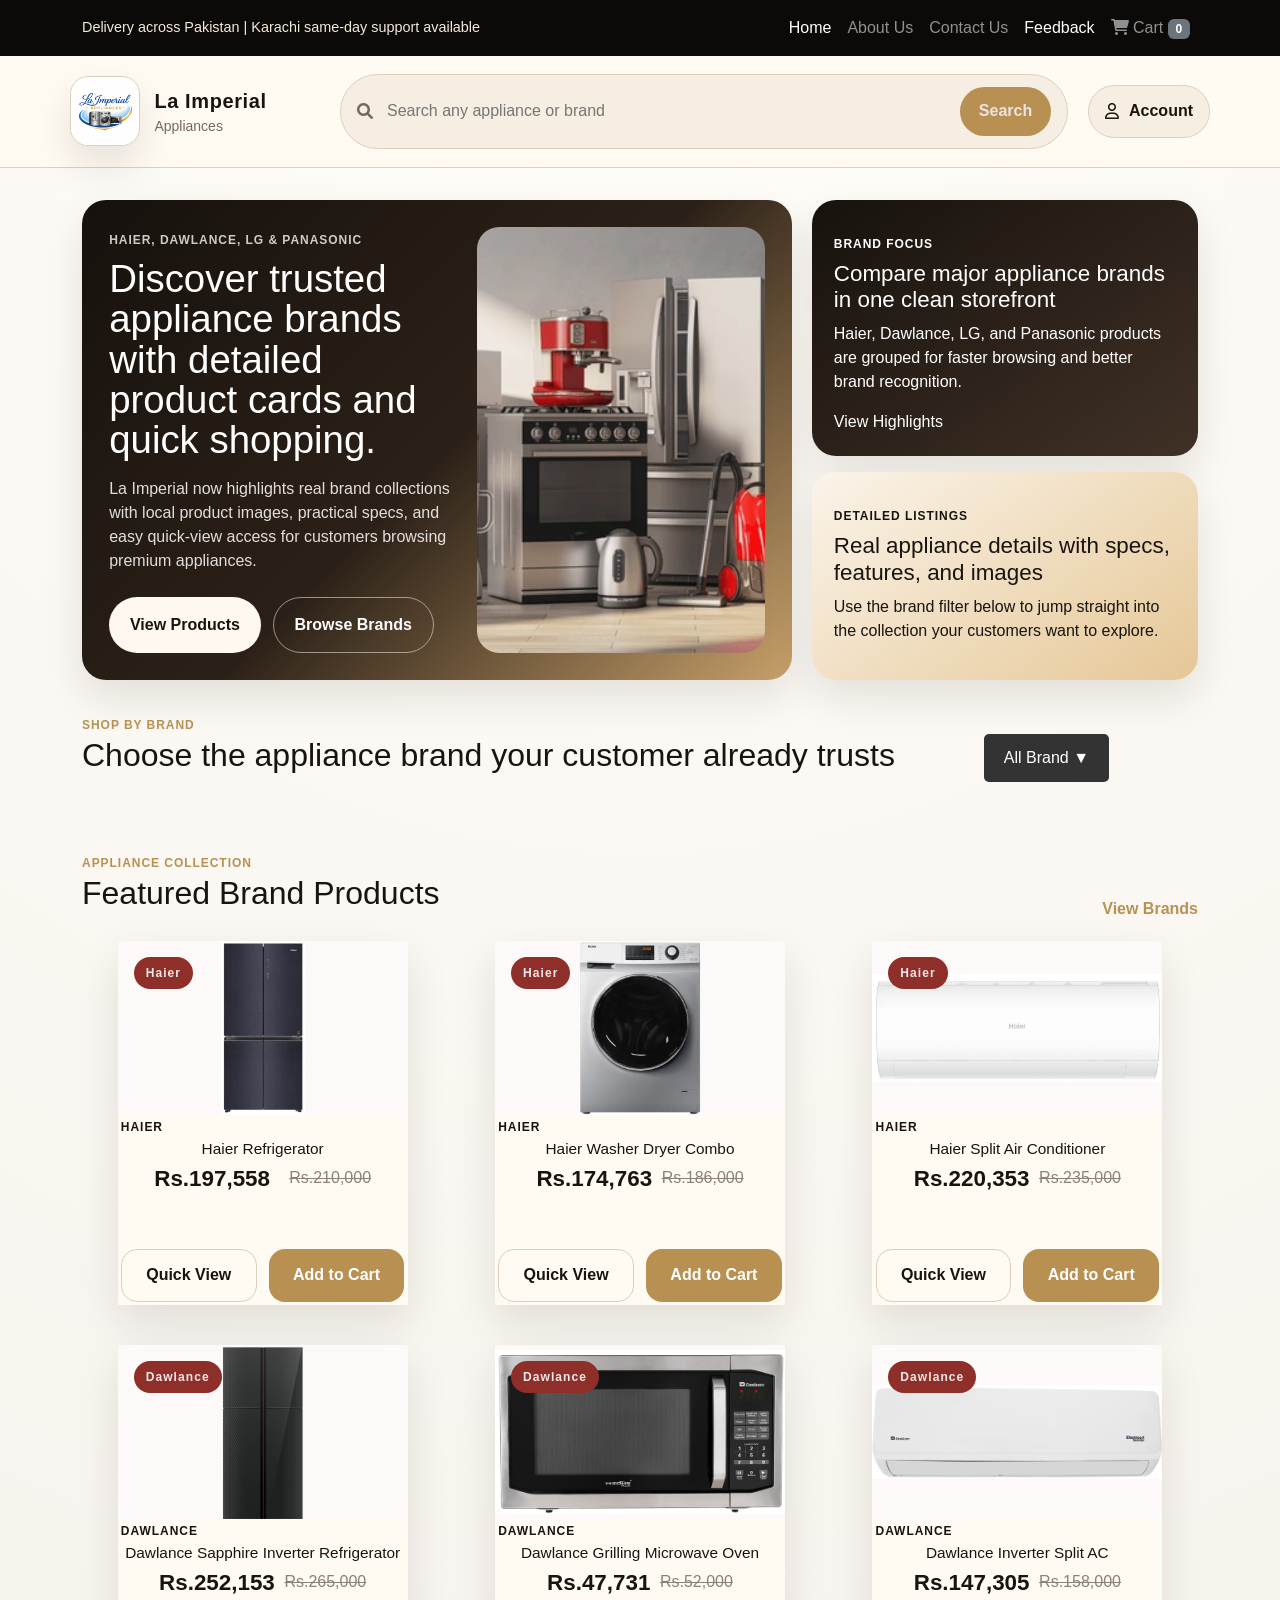
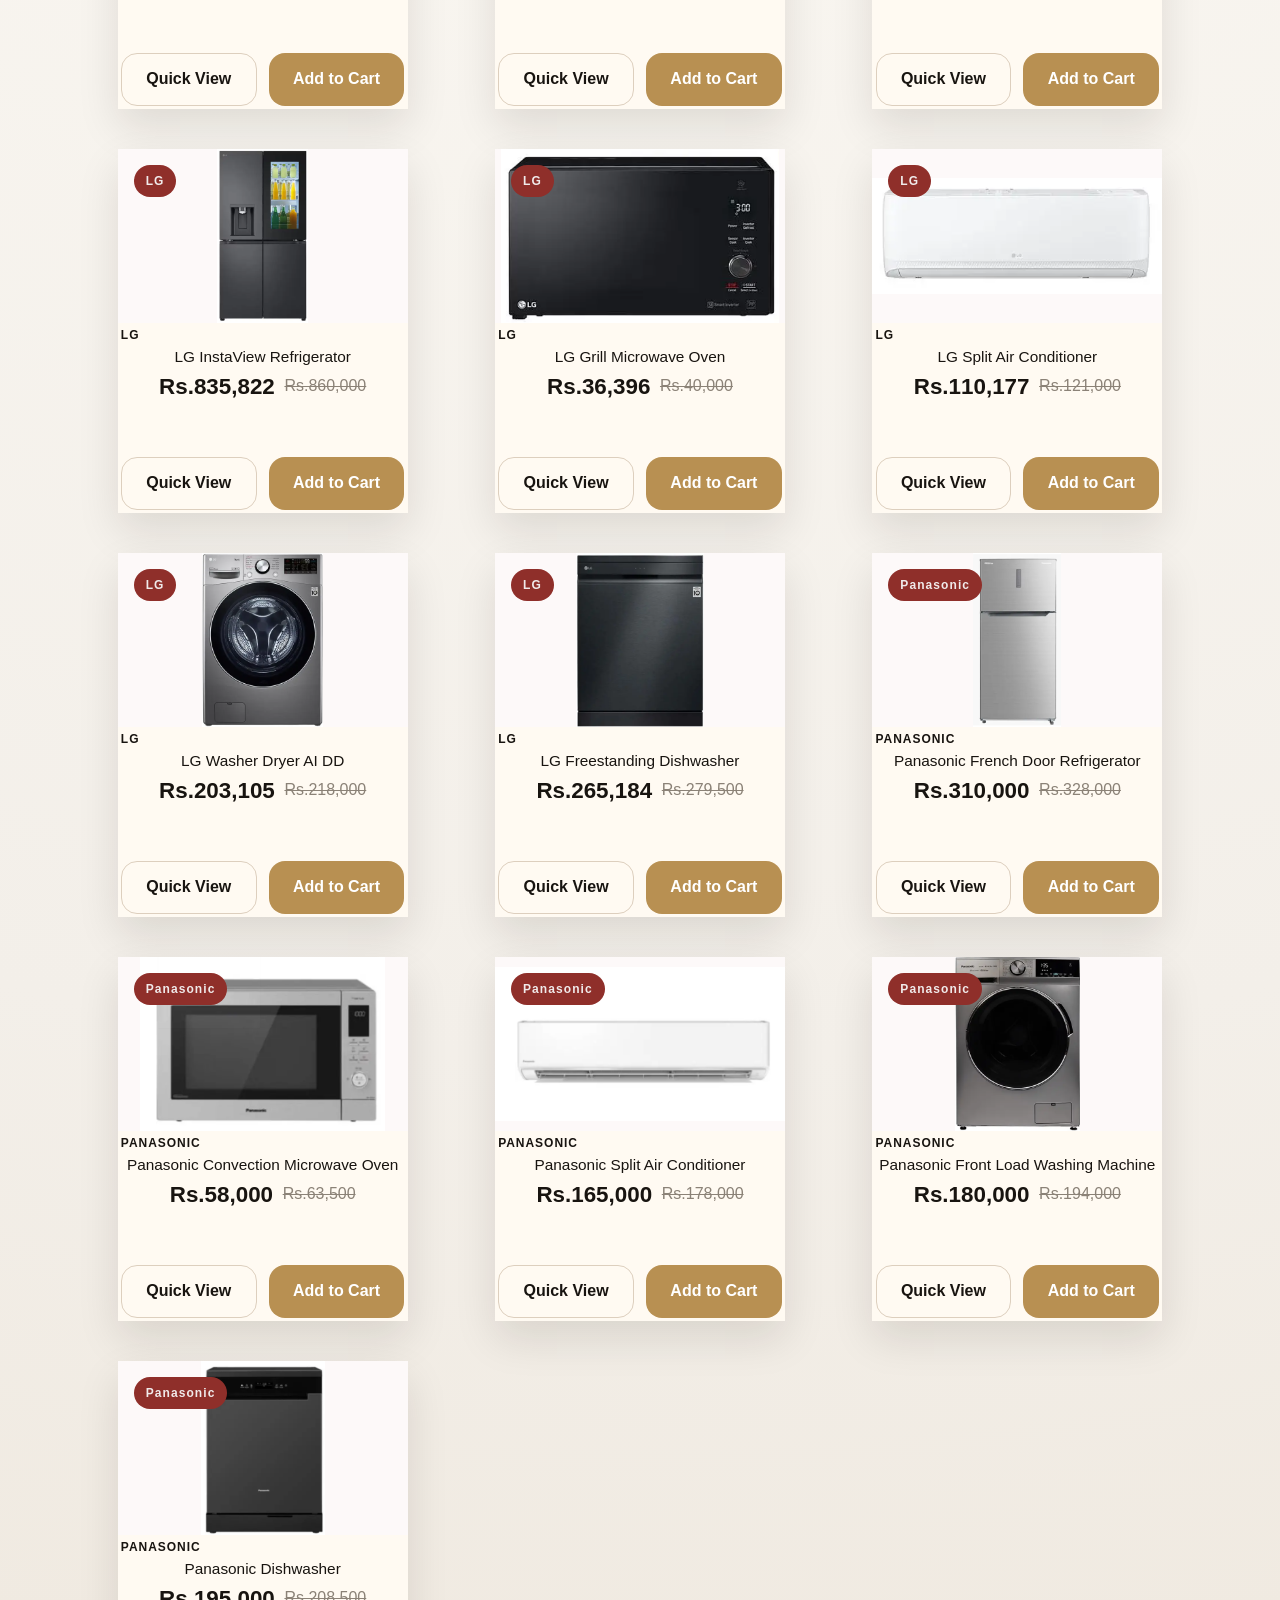
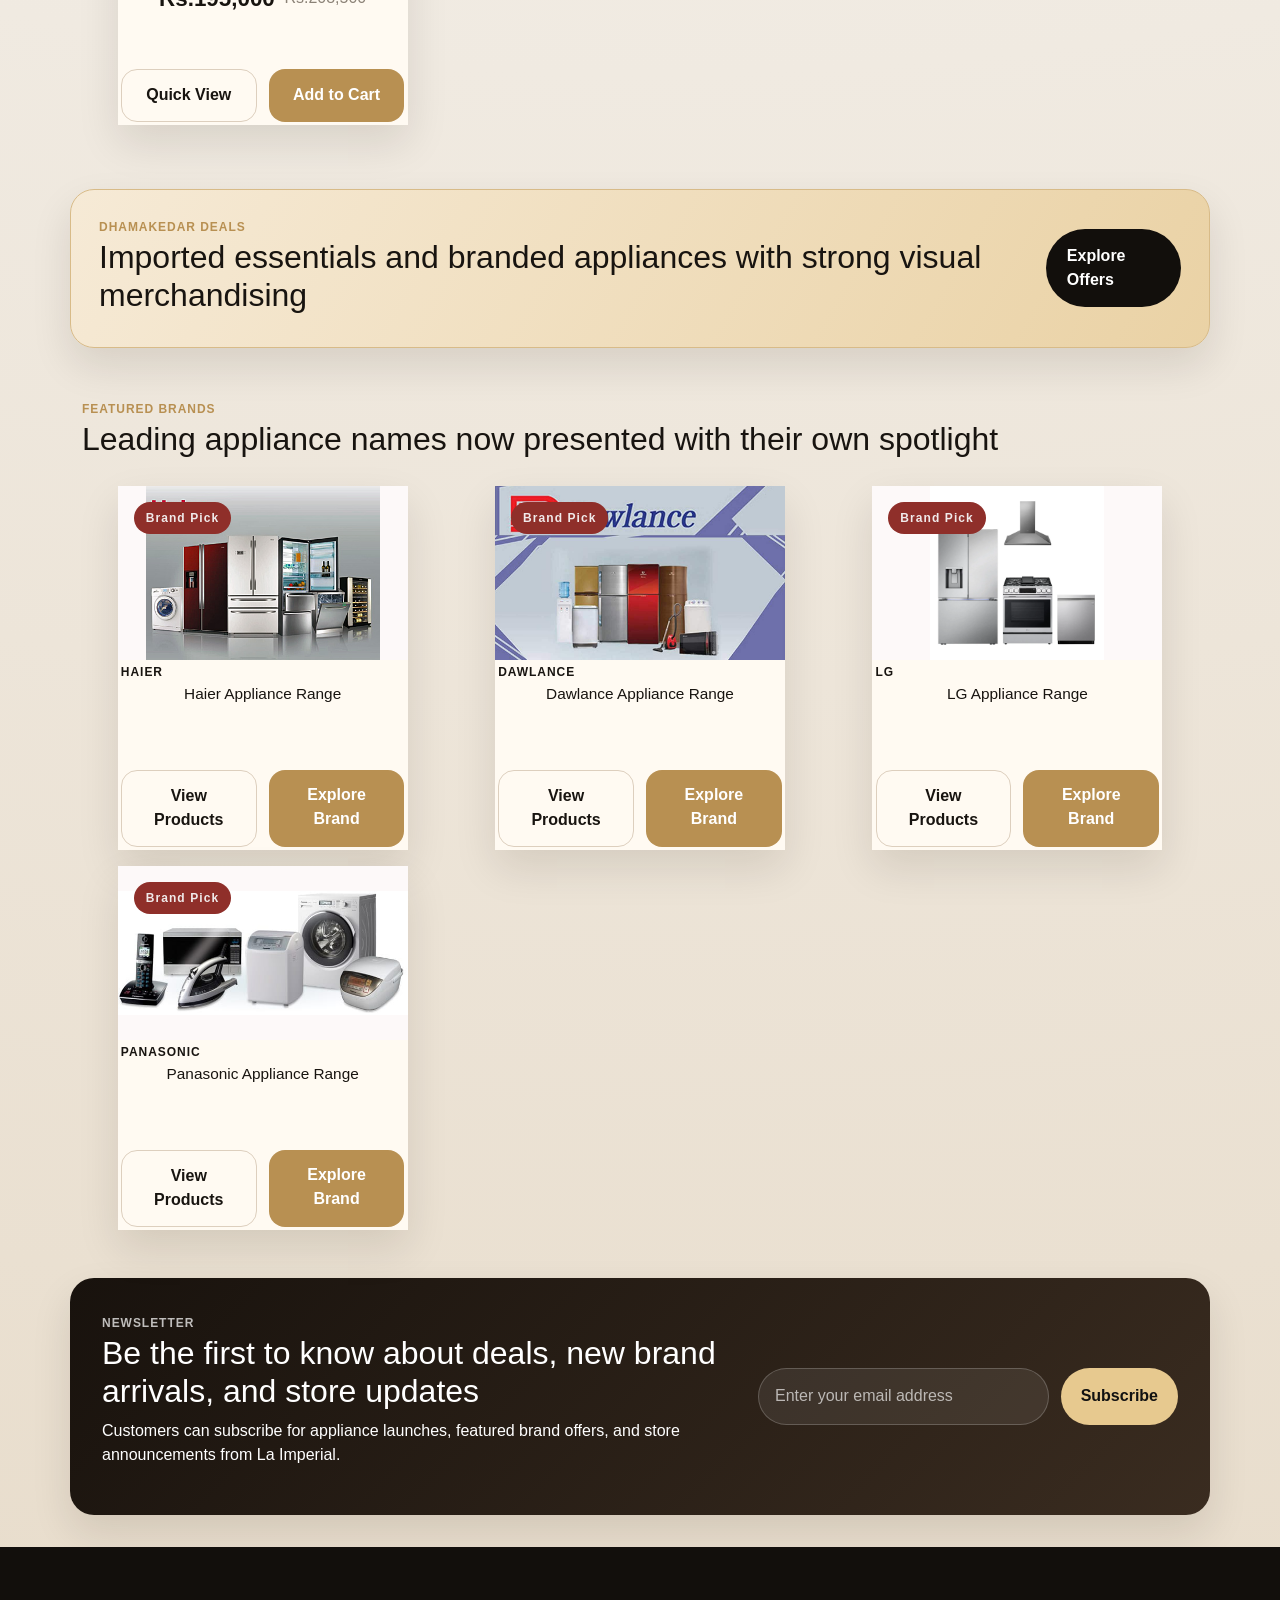
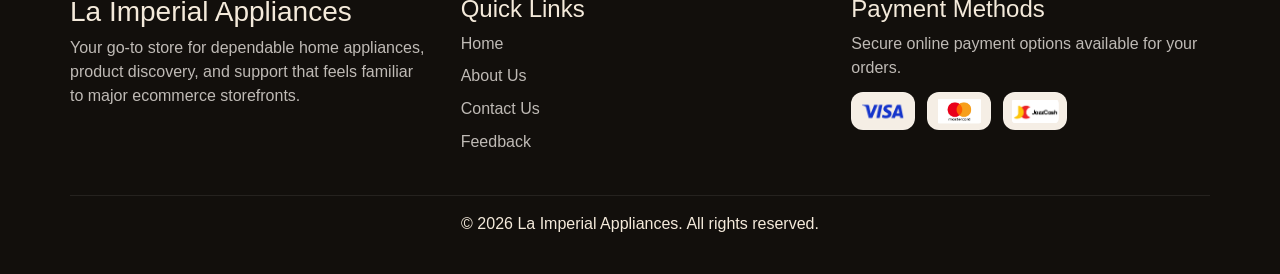
==== commit 3b8fe270: "Update print statement from 'Hello' to 'Goodbye'" ====
--- a/index.html
+++ b/index.html
@@ -3,7 +3,7 @@
 <head>
     <meta charset="UTF-8">
     <meta name="viewport" content="width=device-width, initial-scale=1.0">
-    <title>La Imperial Appliances - Home</title>
+    <title>La Imperial Appliances - Home</title><link rel="icon" type="image/jpeg" href="logo.jpeg">
     <link href="https://cdn.jsdelivr.net/npm/bootstrap@5.3.0/dist/css/bootstrap.min.css" rel="stylesheet">
     <link rel="stylesheet" href="https://cdnjs.cloudflare.com/ajax/libs/font-awesome/6.0.0/css/all.min.css">
     <link rel="stylesheet" href="index.css">
